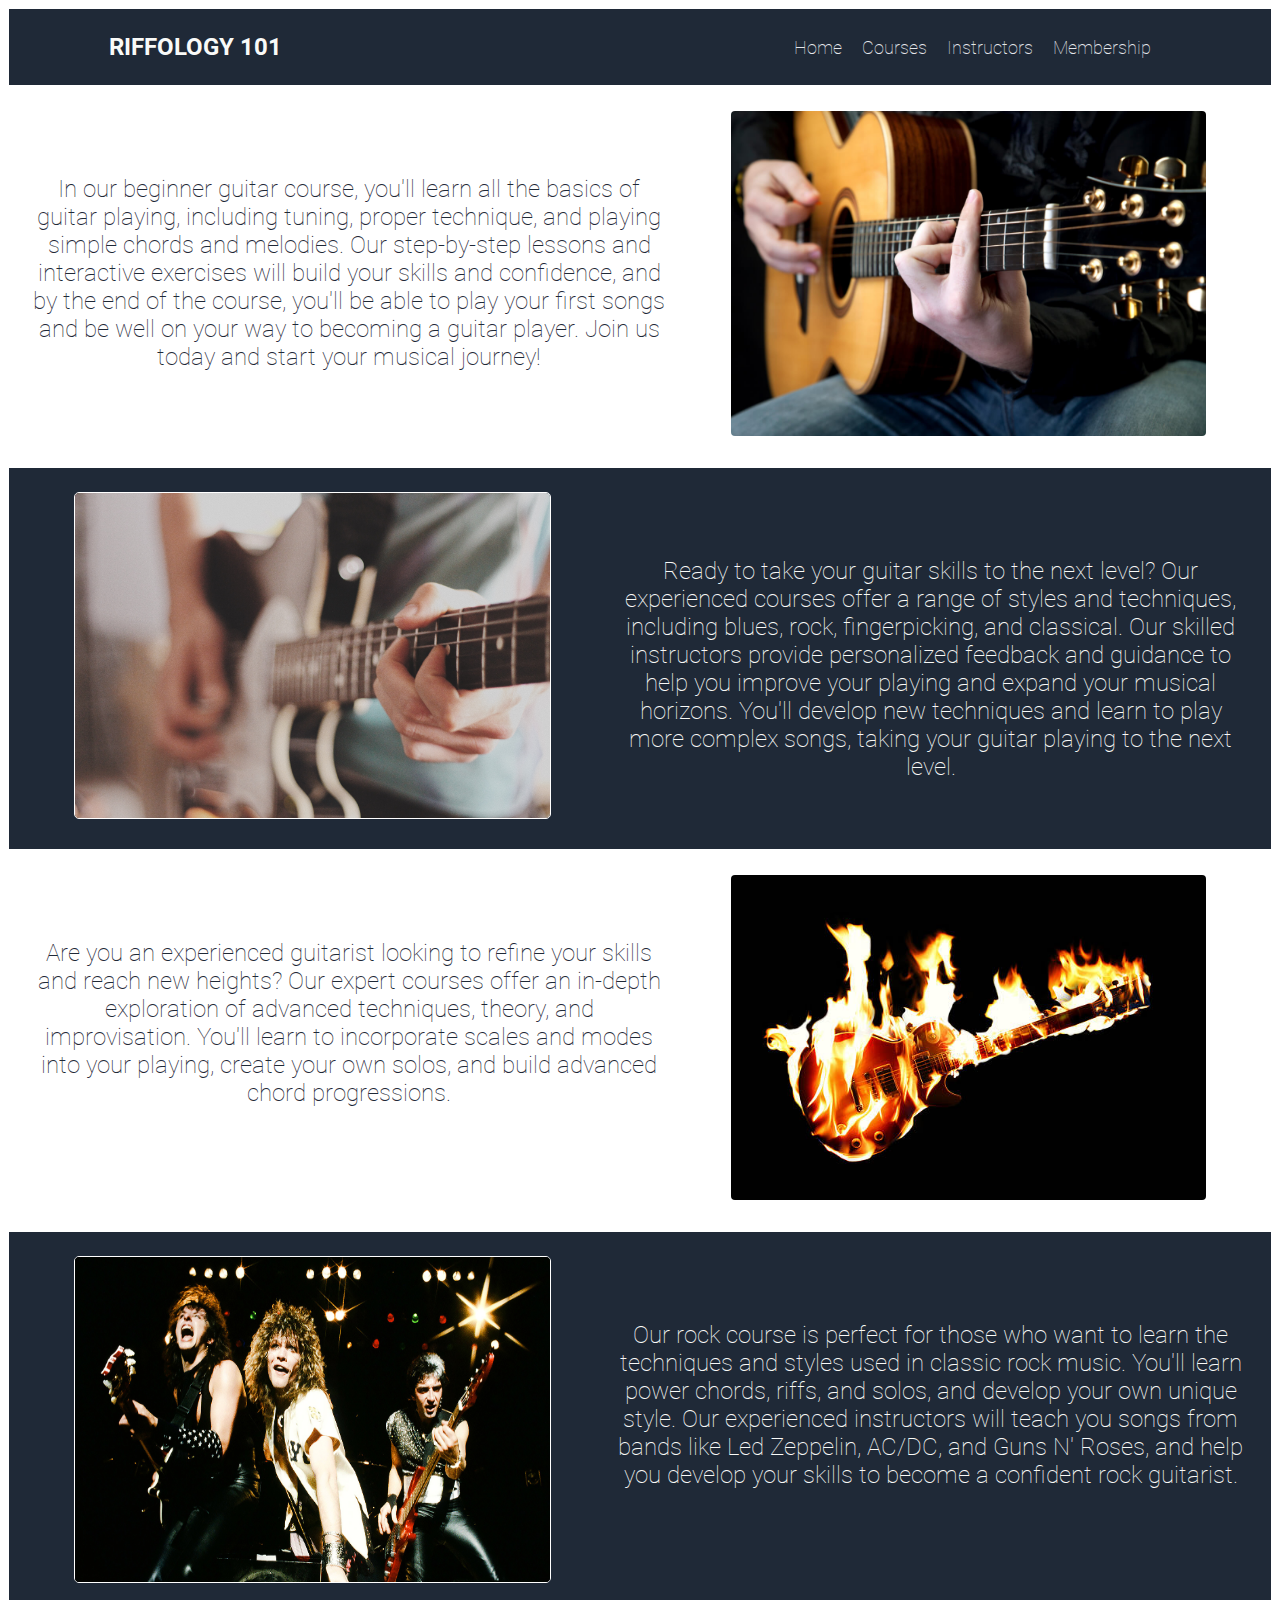
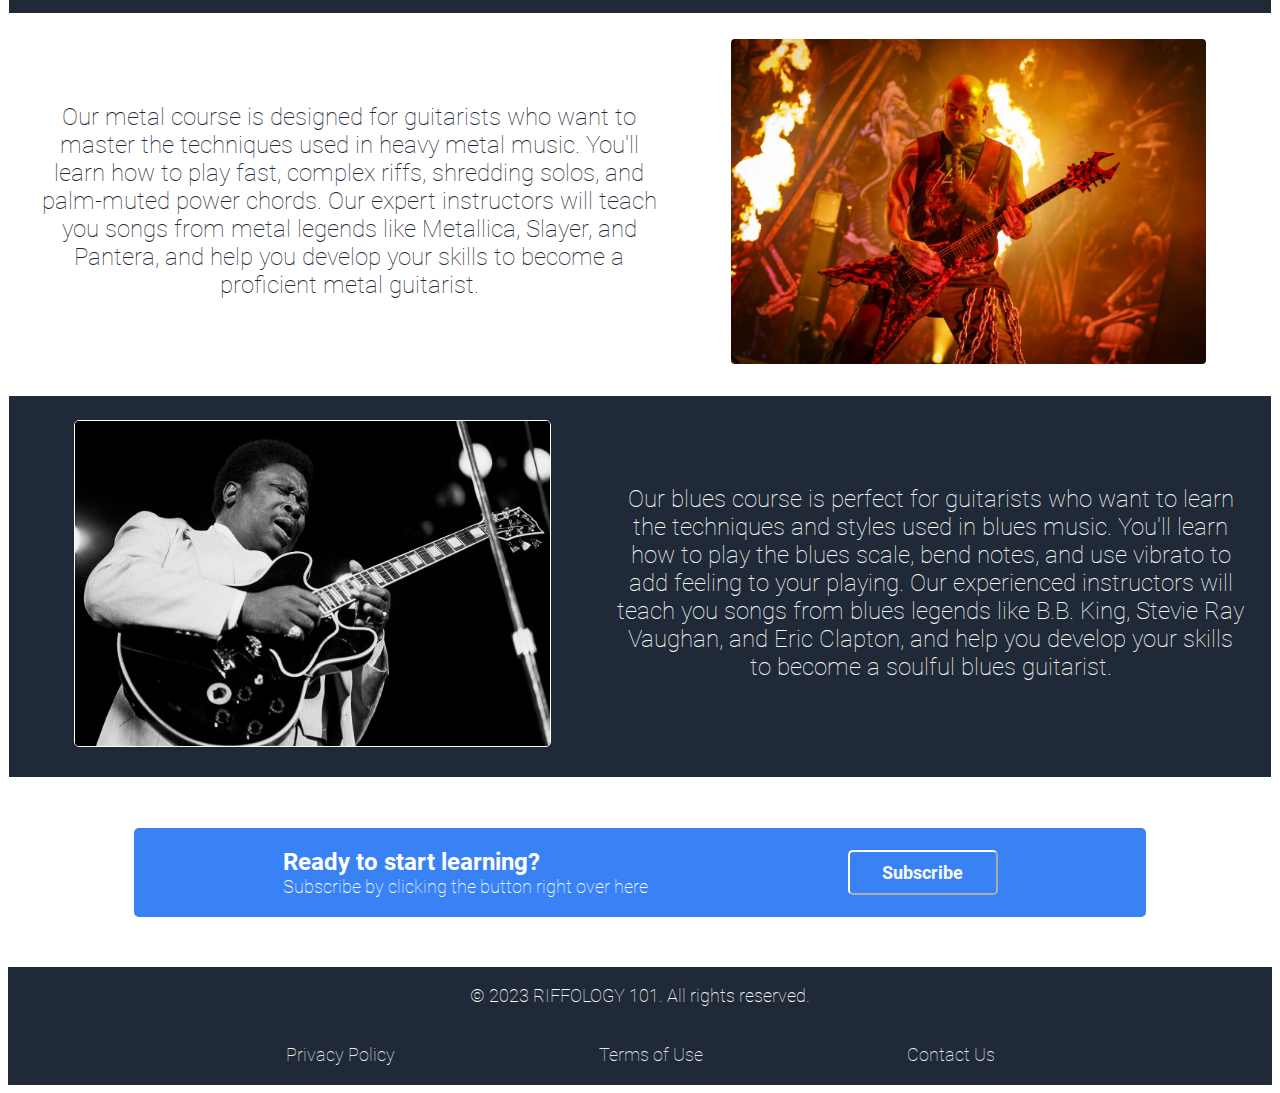
==== pages/courses.html @ 1169cb9c "first commit" ====
<!DOCTYPE html>
<html lang="en">
<head>
    <meta charset="UTF-8">
    <meta http-equiv="X-UA-Compatible" content="IE=edge">
    <meta name="viewport" content="width=device-width, initial-scale=1.0">
    <link rel="stylesheet" href="../style.css">
    <title>Courses | RIFFOLOGY 101</title>
</head>
<body>
    <header>
        <div class="hero">
            <div class="left-hero">
                <p>RIFFOLOGY 101</p>
            </div>
            <nav class="right-hero" role="navigation">
                <a href="../index.html">Home</a>
                <a href="./courses.html">Courses</a>
                <a href="./instructors.html">Instructors</a>
                <a href="./membership.html">Membership</a>
            </nav>
        </div>
    </header>

    <main>
        <section class="courses-no-background-box">
            <p class="courses-text">
                In our beginner guitar course, you'll learn all the basics of guitar playing, including tuning, proper technique,
                 and playing simple chords and melodies. Our step-by-step lessons and interactive exercises will build your skills
                  and confidence, and by the end of the course, you'll be able to play your first songs and be well on your way to
                   becoming a guitar player. Join us today and start your musical journey!
            </p>
            <figure>
                <img src="../images/beginner.jpg" alt="beginner-course-img">
            </figure>
        </section>
    
        <section class="courses-background-box">
            <figure>
                <img src="../images/experienced.jpg" alt="experienced-course-img">
            </figure>
            <p class="courses-text">
                Ready to take your guitar skills to the next level? Our experienced courses offer a range of styles and techniques,
                 including blues, rock, fingerpicking, and classical. Our skilled instructors provide personalized feedback and guidance
                  to help you improve your playing and expand your musical horizons. You'll develop new techniques and learn to play more
                   complex songs, taking your guitar playing to the next level.
            </p>
        </section>
    
        <section class="courses-no-background-box">
            <p class="courses-text">
                Are you an experienced guitarist looking to refine your skills and reach new heights? Our expert courses offer an
                 in-depth exploration of advanced techniques, theory, and improvisation. You'll learn to incorporate scales and modes
                  into your playing, create your own solos, and build advanced chord progressions.
            </p>
            <figure>
                <img src="../images/advanced.jpg" alt="advanced-course-img">
            </figure>
        </section>
    
        <section class="courses-background-box">
            <figure>
                <img src="../images/bonjovi.jpg" alt="bonjovi-on-stage-course-img">
            </figure>
            <p class="courses-text">
                Our rock course is perfect for those who want to learn the techniques and styles used in classic rock music.
                 You'll learn power chords, riffs, and solos, and develop your own unique style. Our experienced instructors will 
                 teach you songs from bands like Led Zeppelin, AC/DC, and Guns N' Roses, and help you develop your skills to become
                  a confident rock guitarist.
            </p>
        </section>
    
        <section class="courses-no-background-box">
            <p class="courses-text">
                Our metal course is designed for guitarists who want to master the techniques used in heavy metal music.
                 You'll learn how to play fast, complex riffs, shredding solos, and palm-muted power chords. Our expert
                  instructors will teach you songs from metal legends like Metallica, Slayer, and Pantera, and help you 
                  develop your skills to become a proficient metal guitarist.
            </p>
            <figure>
                <img src="../images/slayer.jpg" alt="slayer-on-stage-course-img">
            </figure>
        </section>
    
        <section class="courses-background-box">
            <figure>
                <img src="../images/bbking.jpg" alt="bbking-on-stage-course-img">
            </figure>
            <p class="courses-text">
                Our blues course is perfect for guitarists who want to learn the techniques and styles used in blues music.
                 You'll learn how to play the blues scale, bend notes, and use vibrato to add feeling to your playing. Our
                  experienced instructors will teach you songs from blues legends like B.B. King, Stevie Ray Vaughan, and Eric Clapton,
                   and help you develop your skills to become a soulful blues guitarist.
            </p>
        </section>
    </main>

    <section class="subscribe-box">
        <div class="subscribe-box-content">
            <div class="subscribe-box-text">
                <div class="subscribe-box-bold">
                    <p>Ready to start learning?</p>
                </div>
                <div class="subscribe-box-normal">
                    <p>Subscribe by clicking the button right over here</p>
                </div>
            </div>
            <button class="subscribe-button">Subscribe</button>
        </div>
    </section>

    <footer>
        <p>© 2023 RIFFOLOGY 101. All rights reserved.</p>
        <nav role="navigation">
            <a href="">Privacy Policy</a>
            <a href="">Terms of Use</a>
            <a href="">Contact Us</a>
        </nav>
    </footer>

</body>
</html>
---- style.css ----
@font-face {
    font-family: 'Roboto';
    src: url(./fonts/Roboto-Black.ttf);
}
@font-face {
    font-family: 'RobotoBold';
    src: url(./fonts/Roboto-Bold.ttf);
    font-weight: 800;
}
@font-face {
    font-family: 'RobotoThin';
    src: url(./fonts/Roboto-Thin.ttf);
    font-weight: 100;
}
@font-face {
    font-family: 'RobotoLightItalic';
    src: url(./fonts/Roboto-LightItalic.ttf);
}

/* --------------------------------------------------------------MAIN-------------------------------------------------------------- */

/* *{
    border: 1px solid red;
} */

header{
    background-color: #1f2937;
}

footer{
    display: flex;
    flex-direction: column;
    gap: 20px;
    background-color: #1f2937;
    margin-top: 50px;
    padding-bottom: 20px;
    font-family: 'RobotoThin';
    font-size: 18px;
    color: #f9faf8;
    justify-content: center;
    text-align: center;
}

footer a{
    text-decoration: none;
    padding: 0 100px;
    font-family: 'RobotoThin';
    font-size: 18px;
    color: #e5e7eb;
}

.hero{
    display: flex;
    justify-content: space-between;
    border: 1px solid white;
}

.left-hero {
    font-family: 'RobotoBold';
    font-size: 24px;
    color: #f9faf8;
    margin-left: 100px;
}
  
.right-hero {
    display: flex;
    align-items: center;
    margin-right: 100px;
}

.right-hero a{
    text-decoration: none;
    font-family: 'RobotoThin';
    font-size: 18px;
    color: #e5e7eb;
    margin-right: 20px;
}

/* --------------------------------------------------------------INDEX-------------------------------------------------------------- */

.box-2{
    display: flex;
    justify-content: space-between;
    margin-top: 80px;
    margin-left: 200px;
    margin-right: 100px;
    padding-bottom: 80px;
}

.inside-box-2{
    display: flex;
}

.deep-box-2{
    display: flex;
    flex-direction: column;
    text-align: center;
    align-items: center;
}

.welcome-box-2{
    font-family: 'RobotoThin';
    font-size: 32px;
    color: #f9faf8;
}

.title-box-2{
    font-family: 'RobotoBold';
    font-size: 48px;
    color: #f9faf8;
    width: 80%;
}

.context-box-2{
    font-family: 'RobotoThin';
    font-size: 18px;
    color: #e5e7eb;
}

.button-box-2{
    background-color: #3882f6;
    color: #f9faf8;
    padding: 10px 20px;
    border-radius: 5px;
    border-color: white;
    font-family: 'RobotoBold';
    font-size: 18px;
    width: 150px;
}

.img-container{
    margin-left: 120px;
    margin-top: 40px;
}

.img{
    width: 750px;
    height: 400px;
    border: 1px solid white;
    border-radius: 5px;
}

.text-box{
    display: flex;
    align-items: center;
    margin: 30px 0;
}

.text-info{
    font-family: 'RobotoBold';
    font-size: 36px;
    text-align: center;
    color: #1f2937;
    width: 50%;
    margin: 0 auto;
}

.four-boxes{
    display: flex;
    margin-bottom: 50px;
}

.four-boxes img{
    width: 350px;
    height: 220px;
    border-radius: 5px;
}

.four-boxes figure{
    margin: 0;
}

.four-boxes figcaption{
    font-family: 'RobotoThin';
    font-size: 18px;
    color: #1f2937;
    width: 95%;
}

.box-container{
    display: flex;
    align-items: center;
    text-align: center;
}

.quote-box{
    display: flex;
    background-color: #e5e7eb;
    align-items: center;
}

.quote-text{
    font-family: 'RobotoLightItalic';
    font-size: 36px;
    text-align: center;
    color: #1f2937;
    width: 50%;
    margin: 0 auto;
    padding: 40px 0;
}

.subscribe-box{
    display: flex;
    background-color: #3882f6;
    justify-content: center;
    border-radius: 5px;
    margin: 50px auto;
    width: 80%;
}

.subscribe-box-content{
    display: flex;
    align-items: center;
    justify-content: space-evenly;
    color: white;
    gap: 200px;
}

.subscribe-box-text{
    padding: 20px 0;
}

.subscribe-box-bold{
    font-family: 'RobotoBold';
    font-size: 24px;
}

.subscribe-box-normal{
    font-family: 'RobotoThin';
    font-size: 18px;
}

.subscribe-box-bold p, .subscribe-box-normal p {
    margin: 0;
}

.subscribe-button{
    background-color: #3882f6;
    color: #f9faf8;
    border-radius: 5px;
    border-color: white;
    font-family: 'RobotoBold';
    font-size: 18px;
    padding: 10px 20px;
    width: 150px;
}

/* --------------------------------------------------------------COURSES-------------------------------------------------------------- */

.courses-no-background-box, .courses-background-box{
    display: flex;
    justify-content: space-evenly;
    font-family: 'RobotoThin';
    font-size: 24px;
    text-align: center;
}

.courses-no-background-box{
    color: #1f2937;
}

.courses-background-box{
    background-color: #1f2937;
    color: #f9faf8;
    border: 1px solid white;
}

.courses-no-background-box p, .courses-background-box p{
    padding-top: 65px;
}

.courses-no-background-box img, .courses-background-box img{
    width: 475px;
    height: 325px;
    border-radius: 5px;
    border: 1px solid white;
}

.courses-text{
    display: flex;
    width: 50%;
}

/* --------------------------------------------------------------INSTRUCTORS-------------------------------------------------------------- */

.instructors-box{
    display: flex;
    justify-content: space-evenly;
    font-family: 'RobotoThin';
    font-size: 24px;
    text-align: center;
    color: #e5e7eb;
}

.instructors-box img{
    width: 400px;
    height: 250px;
    border-radius: 5px;
    border: 1px solid white;
}

.instructors-box-content{
    display: flex;
    background-color: #1f2937;
}

/* --------------------------------------------------------------MEMBERSHIP-------------------------------------------------------------- */

.membership{
    display: flex;
    flex-direction: column;
    background-color: #1f2937;
    border-radius: 15px;
    margin: 5px auto;
    margin-top: 50px;
    padding: 20px 0;
    text-align: center;
    color: #e5e7eb;
    width: 50%;
}
.thin{
    font-family: 'RobotoThin';
    font-size: 24px;
}
.bold{
    font-family: 'RobotoBold';
    font-size: 32px;
}

.membership p{
    margin: 0;
}

.membership-plans{
    display: flex;
    justify-content: space-between;
    gap: 50px;
    margin: 0 50px;
    margin-top: 50px;
    color: #e5e7eb;
}

.membership-plan{
    display: flex;
    flex-direction: column;
    background-color: #1f2937;
    text-align: center;
    border-radius: 15px;
}

.membership-plan:first-child{
    height: 100%;
}

.membership-plan-title{
    font-family: 'RobotoBold';
    font-size: 48px;
}

.membership-fees{
    font-family: 'RobotoThin';
    font-size: 24px;
}

.membership-plan-content{
    font-family: 'RobotoThin';
    font-size: 18px;
    text-align: left;
}

.membership-plan-content ul li{
    margin-bottom: 15px;
}

.mid-hr{
    width: 50%;
}

.small-hr{
    width: 30%;
}

.membership-subscribe-button{
    background-color: #3882f6;
    color: #f9faf8;
    border-radius: 5px;
    border-color: white;
    font-family: 'RobotoBold';
    font-size: 18px;
    padding: 10px 20px;
    width: 150px;
    margin: 0 auto;
    margin-top: 10px;
    margin-bottom: 30px;
}
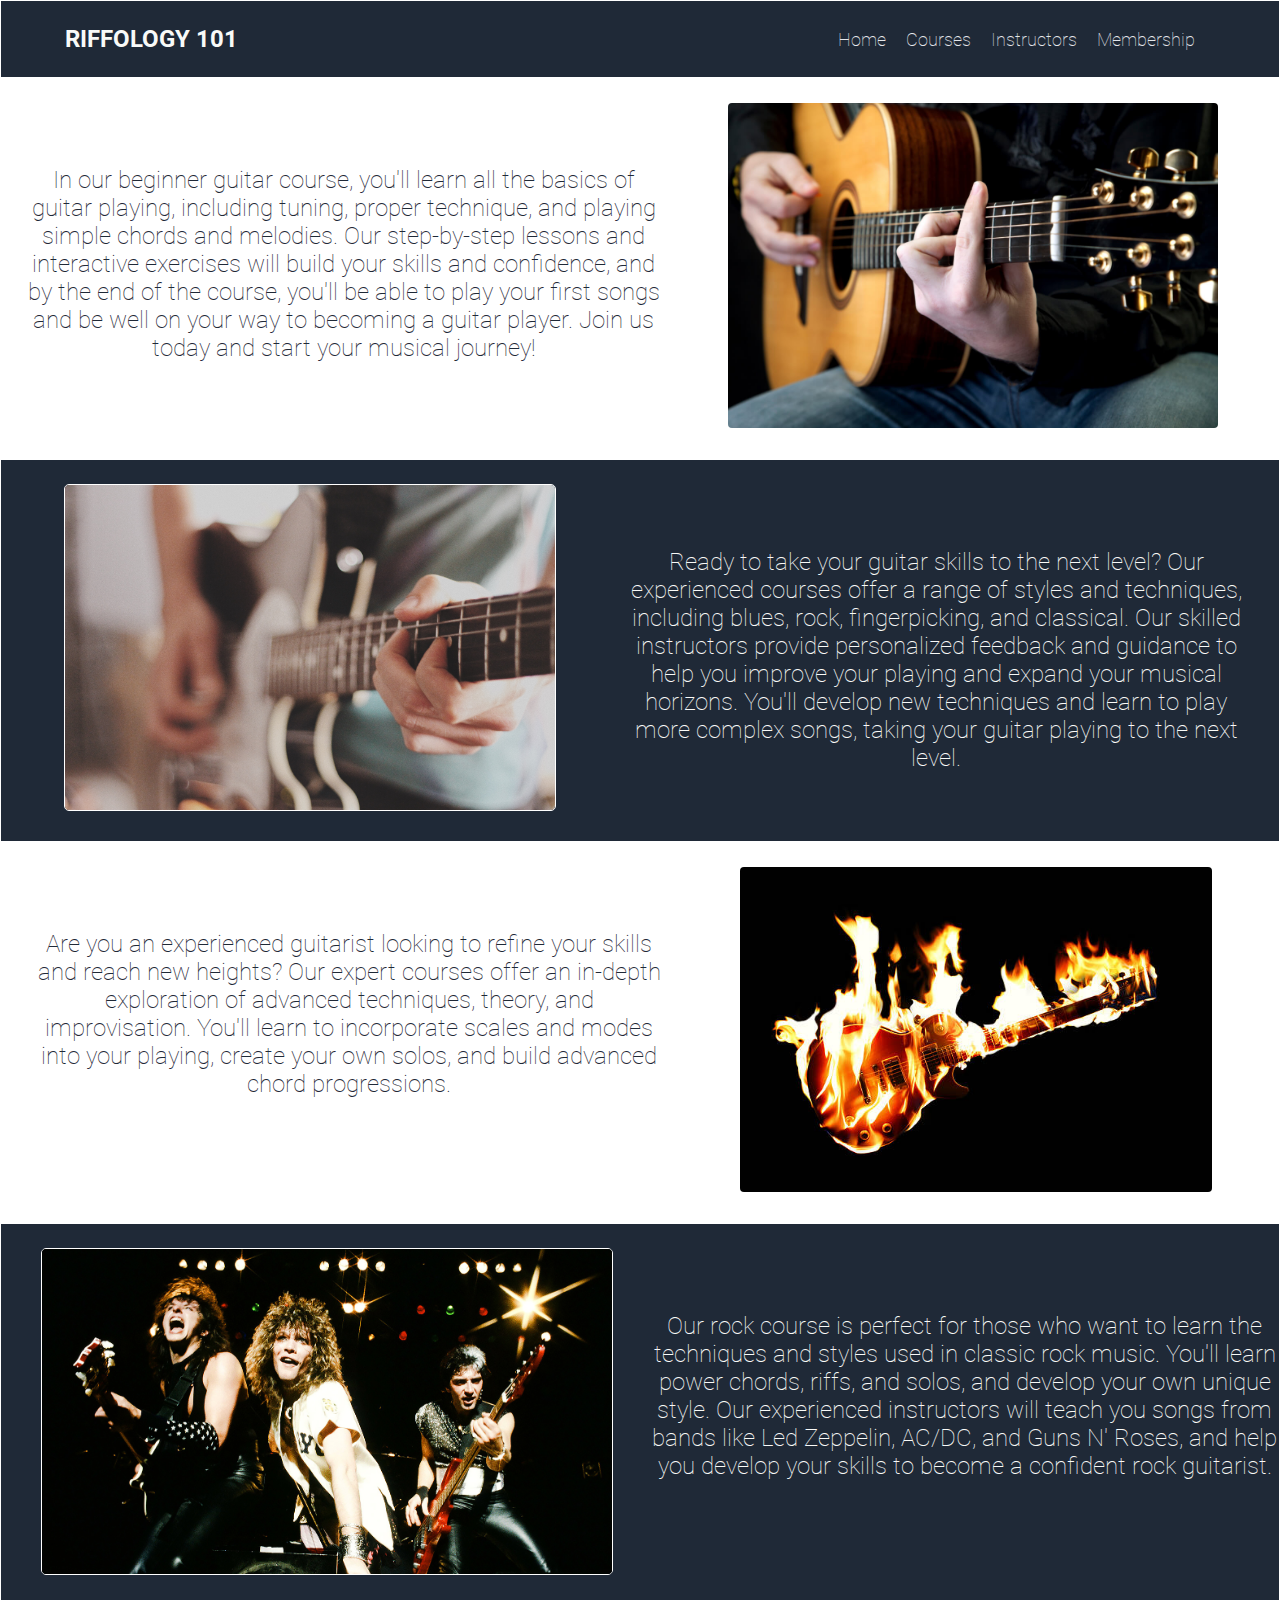
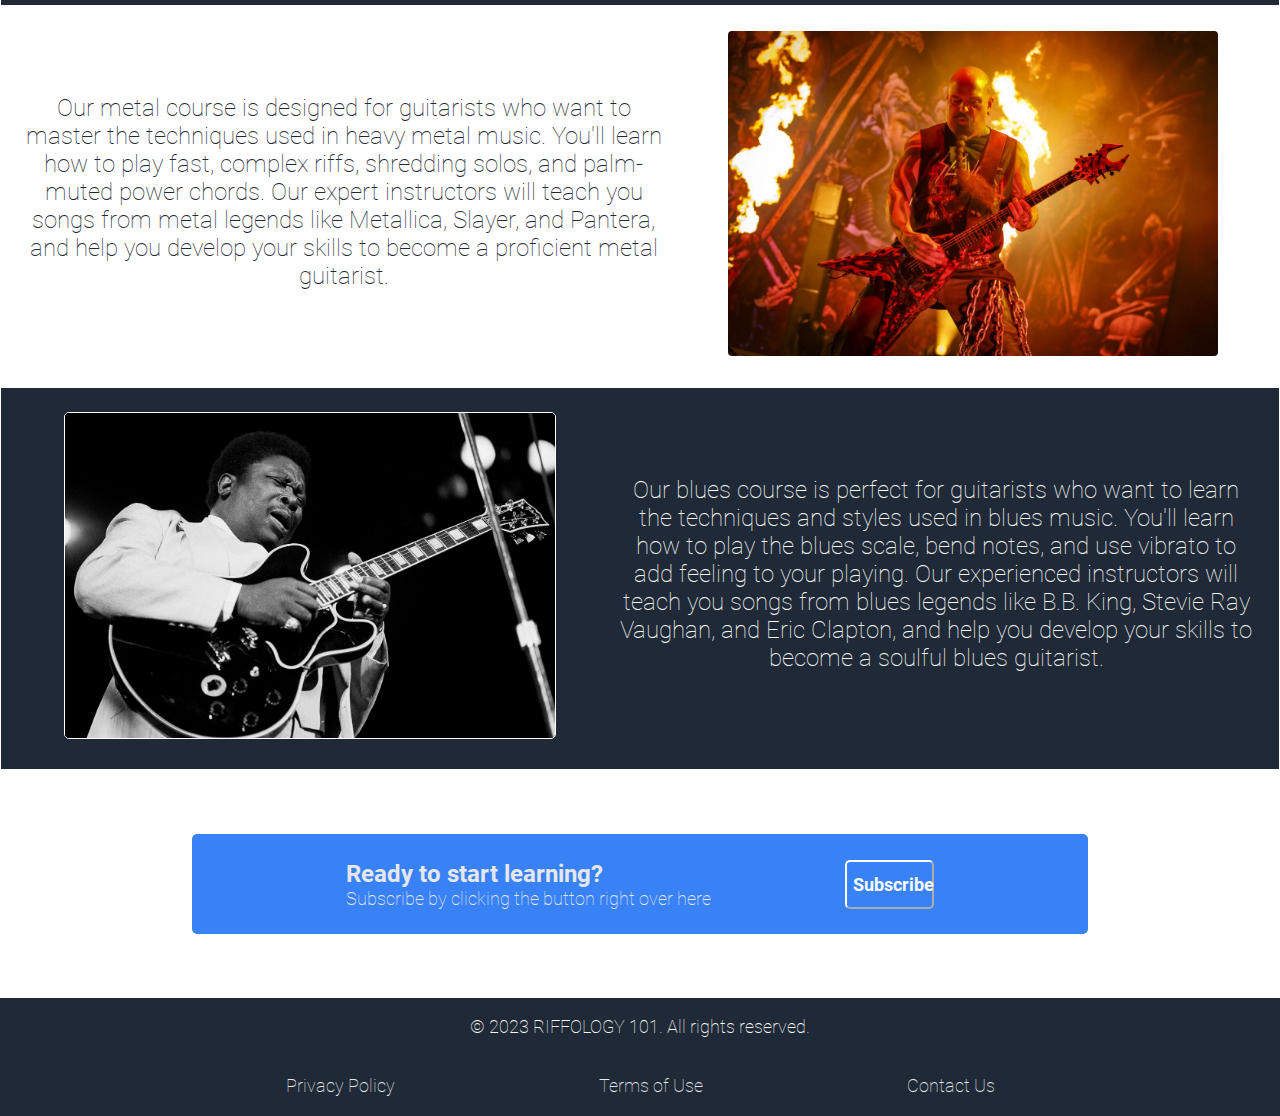
==== commit 0865b997: "fix project" ====
--- a/pages/courses.html
+++ b/pages/courses.html
@@ -9,17 +9,13 @@
 </head>
 <body>
     <header>
-        <div class="hero">
-            <div class="left-hero">
-                <p>RIFFOLOGY 101</p>
-            </div>
-            <nav class="right-hero" role="navigation">
-                <a href="../index.html">Home</a>
-                <a href="./courses.html">Courses</a>
-                <a href="./instructors.html">Instructors</a>
-                <a href="./membership.html">Membership</a>
-            </nav>
-        </div>
+        <p class="left-hero">RIFFOLOGY 101</p>
+        <nav class="right-hero">
+            <a href="../index.html">Home</a>
+            <a href="./courses.html">Courses</a>
+            <a href="./instructors.html">Instructors</a>
+            <a href="./membership.html">Membership</a>
+        </nav>
     </header>
 
     <main>
@@ -96,17 +92,11 @@
     </main>
 
     <section class="subscribe-box">
-        <div class="subscribe-box-content">
-            <div class="subscribe-box-text">
-                <div class="subscribe-box-bold">
-                    <p>Ready to start learning?</p>
-                </div>
-                <div class="subscribe-box-normal">
-                    <p>Subscribe by clicking the button right over here</p>
-                </div>
-            </div>
-            <button class="subscribe-button">Subscribe</button>
-        </div>
+        <aside>
+            <h3>Ready to start learning?</h3>
+            <p>Subscribe by clicking the button right over here</p>
+        </aside>
+        <button class="subscribe-button">Subscribe</button>
     </section>
 
     <footer>
--- a/style.css
+++ b/style.css
@@ -19,12 +19,36 @@
 
 /* --------------------------------------------------------------MAIN-------------------------------------------------------------- */
 
-/* *{
-    border: 1px solid red;
-} */
+body{
+    margin: 0;
+}
 
 header{
     background-color: #1f2937;
+    display: flex;
+    justify-content: space-between;
+    border: 1px solid white;
+}
+
+.left-hero {
+    font-family: 'RobotoBold';
+    font-size: 24px;
+    color: #f9faf8;
+    margin-left: 5%;
+}
+  
+.right-hero {
+    display: flex;
+    align-items: center;
+    margin-right: 5%;
+}
+
+.right-hero a{
+    text-decoration: none;
+    font-family: 'RobotoThin';
+    font-size: 18px;
+    color: #e5e7eb;
+    margin-right: 20px;
 }
 
 footer{
@@ -32,7 +56,6 @@
     flex-direction: column;
     gap: 20px;
     background-color: #1f2937;
-    margin-top: 50px;
     padding-bottom: 20px;
     font-family: 'RobotoThin';
     font-size: 18px;
@@ -49,53 +72,22 @@
     color: #e5e7eb;
 }
 
-.hero{
-    display: flex;
-    justify-content: space-between;
-    border: 1px solid white;
-}
-
-.left-hero {
-    font-family: 'RobotoBold';
-    font-size: 24px;
-    color: #f9faf8;
-    margin-left: 100px;
-}
-  
-.right-hero {
-    display: flex;
+/* --------------------------------------------------------------INDEX-------------------------------------------------------------- */
+
+.box-2{
+    display: flex;
+    justify-content: space-evenly;
     align-items: center;
-    margin-right: 100px;
-}
-
-.right-hero a{
-    text-decoration: none;
-    font-family: 'RobotoThin';
-    font-size: 18px;
-    color: #e5e7eb;
-    margin-right: 20px;
-}
-
-/* --------------------------------------------------------------INDEX-------------------------------------------------------------- */
-
-.box-2{
-    display: flex;
-    justify-content: space-between;
-    margin-top: 80px;
-    margin-left: 200px;
-    margin-right: 100px;
-    padding-bottom: 80px;
-}
-
-.inside-box-2{
-    display: flex;
+    background-color: #1f2937;
 }
 
 .deep-box-2{
     display: flex;
     flex-direction: column;
+    justify-content: center;
     text-align: center;
     align-items: center;
+    margin: 5% 0;
 }
 
 .welcome-box-2{
@@ -128,109 +120,85 @@
     width: 150px;
 }
 
-.img-container{
-    margin-left: 120px;
-    margin-top: 40px;
-}
-
-.img{
-    width: 750px;
-    height: 400px;
+.box-2 img{
+    max-width: 100%;
+    max-height: 400px;
     border: 1px solid white;
     border-radius: 5px;
 }
 
-.text-box{
-    display: flex;
-    align-items: center;
-    margin: 30px 0;
-}
-
-.text-info{
+/* ---------------------------------------------------------------------------------------------------------------------------- */
+
+.header-2{
     font-family: 'RobotoBold';
     font-size: 36px;
     text-align: center;
     color: #1f2937;
+    margin: 0 auto;
+    margin-top: 5%;
+    margin-bottom: 5%;
     width: 50%;
-    margin: 0 auto;
 }
 
 .four-boxes{
     display: flex;
-    margin-bottom: 50px;
+    justify-content: center;
+    text-align: center;
+    font-family: 'RobotoThin';
+    font-size: 18px;
+    color: #1f2937;
 }
 
 .four-boxes img{
-    width: 350px;
+    width: 100%;
     height: 220px;
     border-radius: 5px;
-}
-
-.four-boxes figure{
-    margin: 0;
-}
-
-.four-boxes figcaption{
-    font-family: 'RobotoThin';
-    font-size: 18px;
-    color: #1f2937;
-    width: 95%;
-}
-
-.box-container{
-    display: flex;
-    align-items: center;
-    text-align: center;
-}
-
-.quote-box{
+    object-fit: cover;
+}
+
+/* ---------------------------------------------------------------------------------------------------------------------------- */
+
+.quote{
     display: flex;
     background-color: #e5e7eb;
     align-items: center;
-}
-
-.quote-text{
+    justify-content: center;
     font-family: 'RobotoLightItalic';
     font-size: 36px;
     text-align: center;
     color: #1f2937;
+    margin: 0 auto;
+    margin-top: 5%;
+    padding: 5% 0;
+}
+
+.quote p{
     width: 50%;
-    margin: 0 auto;
-    padding: 40px 0;
-}
+}
+
+/* ---------------------------------------------------------------------------------------------------------------------------- */
 
 .subscribe-box{
     display: flex;
     background-color: #3882f6;
+    color: #e5e7eb;
     justify-content: center;
     border-radius: 5px;
-    margin: 50px auto;
-    width: 80%;
-}
-
-.subscribe-box-content{
-    display: flex;
-    align-items: center;
-    justify-content: space-evenly;
-    color: white;
-    gap: 200px;
-}
-
-.subscribe-box-text{
-    padding: 20px 0;
-}
-
-.subscribe-box-bold{
-    font-family: 'RobotoBold';
-    font-size: 24px;
-}
-
-.subscribe-box-normal{
-    font-family: 'RobotoThin';
-    font-size: 18px;
-}
-
-.subscribe-box-bold p, .subscribe-box-normal p {
+    margin: 5% auto;
+    gap: 15%;
+    width: 70%;
+    padding: 2% 0;
+}
+
+.subscribe-box h3{
+    font-family: 'RobotoBold';
+    font-size: 24px;
+    margin: 0;
+}
+
+.subscribe-box p{
+    font-family: 'RobotoThin';
+    font-size: 18px;
     margin: 0;
 }
 
@@ -241,8 +209,7 @@
     border-color: white;
     font-family: 'RobotoBold';
     font-size: 18px;
-    padding: 10px 20px;
-    width: 150px;
+    width: 10%;
 }
 
 /* --------------------------------------------------------------COURSES-------------------------------------------------------------- */
@@ -266,11 +233,11 @@
 }
 
 .courses-no-background-box p, .courses-background-box p{
-    padding-top: 65px;
+    padding-top: 5%;
 }
 
 .courses-no-background-box img, .courses-background-box img{
-    width: 475px;
+    width: 100%;
     height: 325px;
     border-radius: 5px;
     border: 1px solid white;
@@ -293,7 +260,7 @@
 }
 
 .instructors-box img{
-    width: 400px;
+    width: 100%;
     height: 250px;
     border-radius: 5px;
     border: 1px solid white;
@@ -392,4 +359,116 @@
     margin: 0 auto;
     margin-top: 10px;
     margin-bottom: 30px;
-}+}
+
+/* --------------------------------------------------------------STYLES-------------------------------------------------------------- */
+
+@media only screen and (max-width: 600px) {
+    .left-hero{
+        font-size: 18px;
+    }
+
+    .right-hero a{
+        font-size: 12px;
+    }
+
+    .box-2 {
+      flex-direction: column;
+    }
+  
+    .deep-box-2 {
+      margin: 40px;
+      padding: 40px;
+    }
+  
+    .title-box-2 {
+      font-size: 36px;
+    }
+  
+    .img {
+      margin-top: 40px;
+      max-height: 300px;
+      max-width: 99%;
+    }
+  }
+
+  /* ---------------------------------------------------------------------- */
+
+  @media (max-width: 768px) {
+    .header-2 {
+        font-size: 24px;
+        width: 80%;
+    }
+
+    .four-boxes {
+      flex-wrap: wrap;
+    }
+    
+    .four-boxes figure {
+      flex-basis: 100%;
+      margin-bottom: 20px;
+    }
+    
+    .four-boxes img {
+      width: 100%;
+      height: auto;
+    }
+  }
+
+  /* ---------------------------------------------------------------------- */
+
+  @media only screen and (max-width: 768px) {
+    .quote {
+      flex-direction: column;
+      font-size: 24px;
+      padding: 10% 0;
+    }
+    
+    .quote p {
+      width: 80%;
+    }
+  }
+
+  /* ---------------------------------------------------------------------- */
+
+  @media only screen and (max-width: 768px) {
+
+    .subscribe-box {
+      flex-direction: column;
+      gap: 5%;
+      width: 70%;
+      padding: 5%;
+      text-align: center;
+    }
+    
+    .subscribe-box h3 {
+      font-size: 18px;
+    }
+    
+    .subscribe-button {
+      width: 40%;
+      margin: 0 auto;
+    }
+  }
+
+  /* ---------------------------------------------------------------------- */
+
+  @media only screen and (max-width: 768px) {
+    .courses-no-background-box, .courses-background-box{
+        font-size: 20px;
+    }
+    
+    .courses-no-background-box, .courses-background-box{
+        flex-direction: column;
+        align-items: center;
+    }
+    
+    .courses-no-background-box img, .courses-background-box img{
+        height: 200px;
+    }
+    
+    .courses-no-background-box p, .courses-background-box p{
+        padding: 5%;
+        width: 80%;
+    }
+  }
